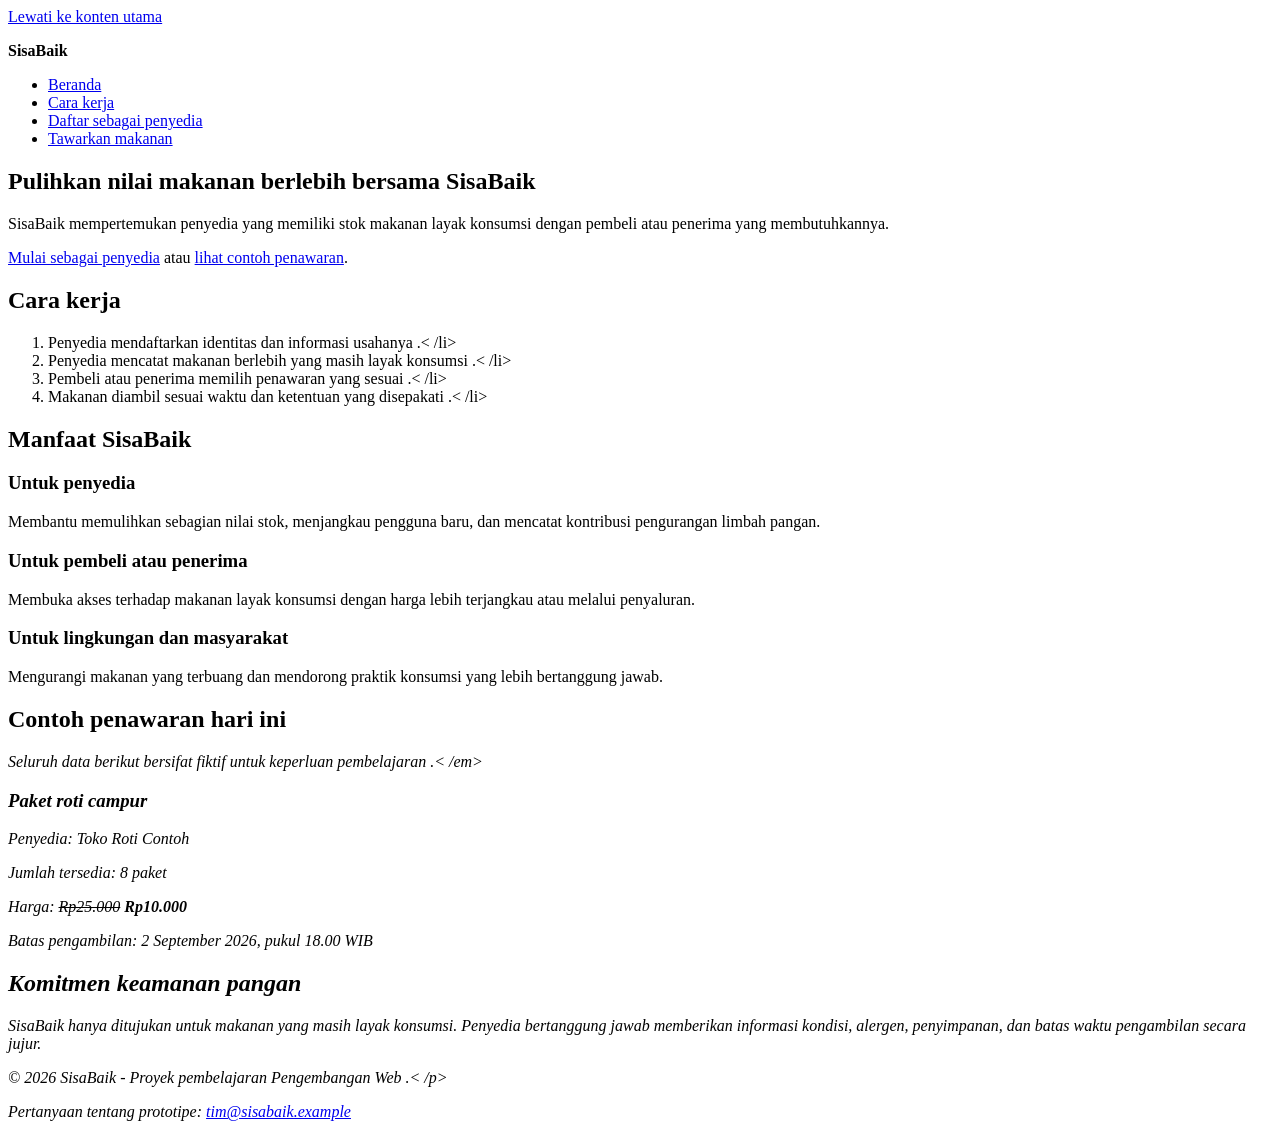
==== index.html @ 066a727e "feat: add semantic SisaBaik information page" ====
<! doctype html>
<html lang="id">
<head>
<meta charset="utf-8">
<meta name="viewport" content="width=device-width, initial-scale=1">
<meta
name="description"
content="SisaBaik membantu penyedia menawarkan makanan berlebih agar tetap bernilai, terjangkau, dan tidak
terbuang."
>
<title>Beranda | SisaBaik</title>
</head>
<body>
<a href="#konten-utama">Lewati ke konten utama</a>

<header>
<p><strong>SisaBaik</strong></p>
<nav aria-label="Navigasi utama">
<ul>
<li><a href="index.html" aria-current="page">Beranda</a></li>
<li><a href="#cara-kerja">Cara kerja</a></li>
<li><a href="daftar-penyedia.html">Daftar sebagai penyedia</a></li>
<li><a href="tawarkan-makanan.html">Tawarkan makanan</a></li>
</ul>
</nav>
</header>

<main id="konten-utama" tabindex="-1">
<section aria-labelledby="judul-utama">
<h1 id="judul-utama">Pulihkan nilai makanan berlebih bersama SisaBaik</h1>
<p>
SisaBaik mempertemukan penyedia yang memiliki stok makanan layak
konsumsi dengan pembeli atau penerima yang membutuhkannya.
</p>
<p>
<a href="daftar-penyedia.html">Mulai sebagai penyedia</a>
atau
<a href="#penawaran-contoh">lihat contoh penawaran</a>.
</p>
</section>

<section id="cara-kerja" aria-labelledby="judul-cara-kerja">
<h2 id="judul-cara-kerja">Cara kerja</h2>
<ol>
<li>Penyedia mendaftarkan identitas dan informasi usahanya .< /li>
<li>Penyedia mencatat makanan berlebih yang masih layak konsumsi .< /li>
<li>Pembeli atau penerima memilih penawaran yang sesuai .< /li>
<li>Makanan diambil sesuai waktu dan ketentuan yang disepakati .< /li>
</ol>
</section>

<section aria-labelledby="judul-manfaat">
<h2 id="judul-manfaat">Manfaat SisaBaik</h2>

<article>
<h3>Untuk penyedia</h3>
<p>
Membantu memulihkan sebagian nilai stok, menjangkau pengguna baru,
dan mencatat kontribusi pengurangan limbah pangan.
</p>
</article>

<article>
<h3>Untuk pembeli atau penerima</h3>
<p>
Membuka akses terhadap makanan layak konsumsi dengan harga lebih
terjangkau atau melalui penyaluran.
</p>
</article>

<article>
<h3>Untuk lingkungan dan masyarakat</h3>
<p>
Mengurangi makanan yang terbuang dan mendorong praktik konsumsi
yang lebih bertanggung jawab.
</p>
</article>
</section>

<section id="penawaran-contoh" aria-labelledby="judul-penawaran">
<h2 id="judul-penawaran">Contoh penawaran hari ini</h2>
<p><em>Seluruh data berikut bersifat fiktif untuk keperluan pembelajaran .< /em></p>

<article>
<h3>Paket roti campur</h3>
<p>Penyedia: Toko Roti Contoh</p>
<p>Jumlah tersedia: <data value="8">8 paket</data></p>
<p>Harga: <del>Rp25.000</del> <strong>Rp10.000</strong></p>
<p>
Batas pengambilan:
<time datetime="2026-09-02T18:00:00+07:00">
2 September 2026, pukul 18.00 WIB
</time>
</p>
</article>
</section>

<section aria-labelledby="judul-keamanan">
<h2 id="judul-keamanan">Komitmen keamanan pangan</h2>
<p>
    SisaBaik hanya ditujukan untuk makanan yang masih layak konsumsi.
Penyedia bertanggung jawab memberikan informasi kondisi, alergen,
penyimpanan, dan batas waktu pengambilan secara jujur.
</p>
</section>
</main>

<footer>
<p>&copy; 2026 SisaBaik - Proyek pembelajaran Pengembangan Web .< /p>
<address>
Pertanyaan tentang prototipe:
<a href="mailto:tim@sisabaik.example">tim@sisabaik.example</a>
</address>
</footer>
</body>
</html>
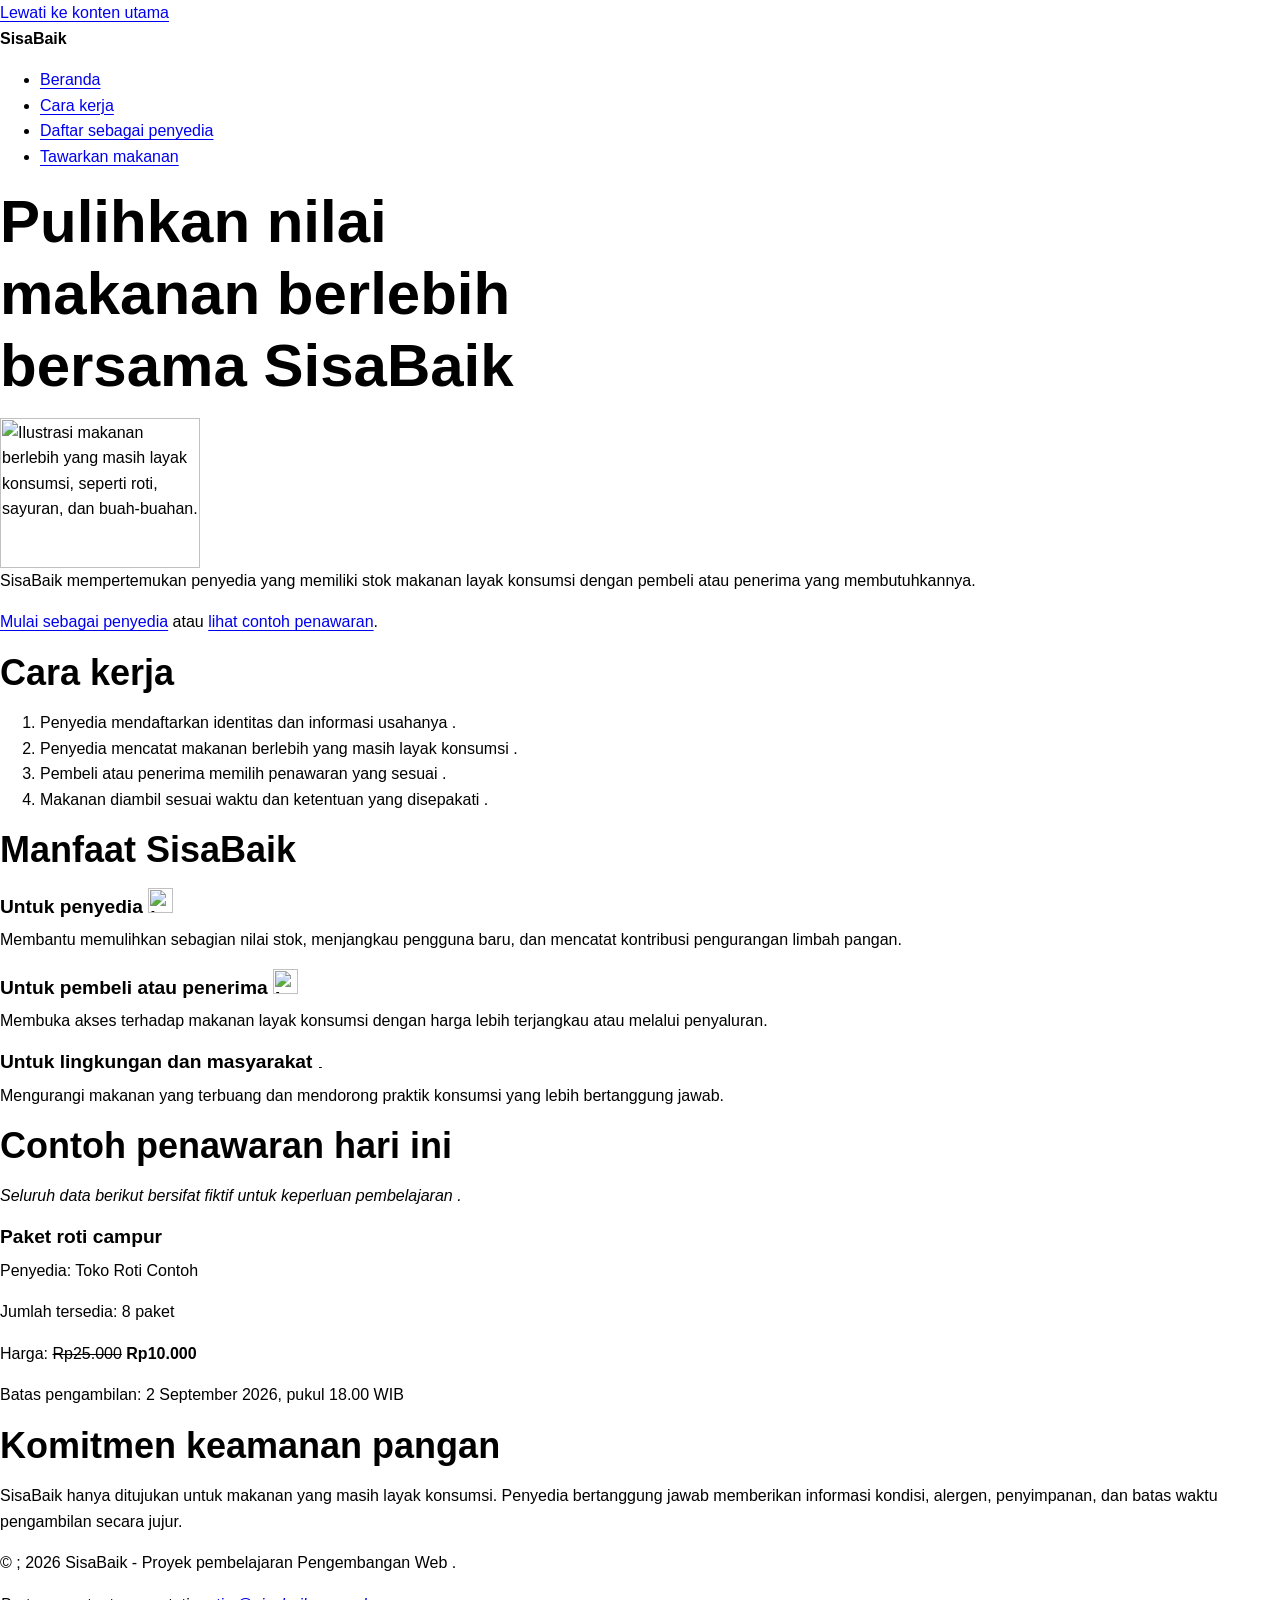
==== commit e6b05f20: "feat: add responsive SisaBaik visual system" ====
--- a/index.html
+++ b/index.html
@@ -9,6 +9,7 @@
 terbuang."
 >
 <title>Beranda | SisaBaik</title>
+<link rel="stylesheet" href="styles.css"> 
 </head>
 <body>
 <a href="#konten-utama">Lewati ke konten utama</a>
@@ -28,6 +29,7 @@
 <main id="konten-utama" tabindex="-1">
 <section aria-labelledby="judul-utama">
 <h1 id="judul-utama">Pulihkan nilai makanan berlebih bersama SisaBaik</h1>
+<img src="sisa makanan baik.jpg" alt="Ilustrasi makanan berlebih yang masih layak konsumsi, seperti roti, sayuran, dan buah-buahan."width="200" height="150">
 <p>
 SisaBaik mempertemukan penyedia yang memiliki stok makanan layak
 konsumsi dengan pembeli atau penerima yang membutuhkannya.
@@ -42,10 +44,10 @@
 <section id="cara-kerja" aria-labelledby="judul-cara-kerja">
 <h2 id="judul-cara-kerja">Cara kerja</h2>
 <ol>
-<li>Penyedia mendaftarkan identitas dan informasi usahanya .< /li>
-<li>Penyedia mencatat makanan berlebih yang masih layak konsumsi .< /li>
-<li>Pembeli atau penerima memilih penawaran yang sesuai .< /li>
-<li>Makanan diambil sesuai waktu dan ketentuan yang disepakati .< /li>
+<li>Penyedia mendaftarkan identitas dan informasi usahanya .</li>
+<li>Penyedia mencatat makanan berlebih yang masih layak konsumsi .</li>
+<li>Pembeli atau penerima memilih penawaran yang sesuai .</li>
+<li>Makanan diambil sesuai waktu dan ketentuan yang disepakati .</li>
 </ol>
 </section>
 
@@ -53,7 +55,9 @@
 <h2 id="judul-manfaat">Manfaat SisaBaik</h2>
 
 <article>
-<h3>Untuk penyedia</h3>
+<h3>Untuk penyedia
+<img src="untuk penyedia.png" alt="Logo untuk penyedia" width="25" height="25">
+</h3>
 <p>
 Membantu memulihkan sebagian nilai stok, menjangkau pengguna baru,
 dan mencatat kontribusi pengurangan limbah pangan.
@@ -61,7 +65,9 @@
 </article>
 
 <article>
-<h3>Untuk pembeli atau penerima</h3>
+<h3>Untuk pembeli atau penerima
+<img src="pembeli atau penerima.png" alt="Logo pembeli atau penerima" width="25" height="25">
+</h3>
 <p>
 Membuka akses terhadap makanan layak konsumsi dengan harga lebih
 terjangkau atau melalui penyaluran.
@@ -69,17 +75,19 @@
 </article>
 
 <article>
-<h3>Untuk lingkungan dan masyarakat</h3>
+<h3>Untuk lingkungan dan masyarakat
+<img src="untuk lingkungan dan masyarakat.png" alt="Logo lingkungan dan masyarakat" width="6" height="6">
+</h3>
 <p>
 Mengurangi makanan yang terbuang dan mendorong praktik konsumsi
-yang lebih bertanggung jawab.
+yang lebih bertanggung jawab.       
 </p>
 </article>
 </section>
 
 <section id="penawaran-contoh" aria-labelledby="judul-penawaran">
 <h2 id="judul-penawaran">Contoh penawaran hari ini</h2>
-<p><em>Seluruh data berikut bersifat fiktif untuk keperluan pembelajaran .< /em></p>
+<p><em>Seluruh data berikut bersifat fiktif untuk keperluan pembelajaran .</em></p>
 
 <article>
 <h3>Paket roti campur</h3>
@@ -106,7 +114,7 @@
 </main>
 
 <footer>
-<p>&copy; 2026 SisaBaik - Proyek pembelajaran Pengembangan Web .< /p>
+<p>&copy ; 2026 SisaBaik - Proyek pembelajaran Pengembangan Web .</p>
 <address>
 Pertanyaan tentang prototipe:
 <a href="mailto:tim@sisabaik.example">tim@sisabaik.example</a>
--- a/styles.css
+++ b/styles.css
@@ -0,0 +1,391 @@
+:root {
+ --color-primary: #176b4d;
+ --color-primary-dark: #0f4f39;
+ --color-primary-soft: #e8f5ef;
+ --color-accent: #f2b84b;
+--color-text: #17211b;
+ --color-muted: #52615a;
+ --color-surface: #ffffff;
+ --color-background: #f5f8f6;
+ --color-border: #cbd8d1;
+ --color-danger: #a52a2a;
+ --shadow-card: 0 0.5rem 1.5rem rgb(23 33 27 / 10%);
+ --radius-small: 0.5rem;
+ --radius-medium: 0.9rem;
+ --radius-large: 1.4rem;
+ --content-width: 72rem;
+}
+*,
+*::before,
+*::after {
+ box-sizing: border -box;
+}
+html {
+ scroll-behavior: smooth;
+}
+body {
+ margin: 0;
+ background: var(--color
+-background);
+ color: var(--color
+-text);
+ font-family: Arial, Helvetica, sans
+-serif;
+ font-size: 1rem;
+ line-height: 1.6;
+}
+h1,
+h2,
+h3,
+p {
+ margin-block-start: 0;
+}
+h1,
+h2,
+h3 {
+ line-height: 1.2;
+}
+h1 {
+ max-width: 18ch;
+ margin-block-end: 1rem;
+ font-size: clamp(2rem, 7vw, 3.75rem);
+}
+h2 {
+ margin-block-end: 1rem;
+ font-size: clamp(1.5rem, 4vw, 2.25rem);
+}
+h3 {
+ margin-block-end: 0.6rem;
+ font-size: 1.2rem;
+}
+a {
+ color: var(--color
+-primary
+-dark);
+ text-underline-offset: 0.2em;
+}
+a:hover {
+text-decoration-thickness: 0.18em;
+}
+:focus-visible {
+ outline: 0.2rem solid var(--color-accent);
+ outline-offset: 0.2rem;
+}
+.skip-link {
+ position: absolute;
+ inset-block-start: 0.5rem;
+ inset-inline-start: 0.5rem;
+ z-index: 100;
+ padding: 0.7rem 1rem;
+ border-radius: var(--radius-small);
+ background: var(--color-text);
+ color: var(--color-surface);
+ transform: translateY(-180%);
+}
+.skip-link:focus {
+ transform: translateY(0);
+}
+.container {
+ width: min(100% - 2rem, var(--content-width));
+ margin-inline: auto;
+}
+.site-header {
+ background: var(--color-surface);
+ border-block-end: 0.0625rem solid var(--color-border);
+}
+.header-layout {
+ display: flex;
+ flex-direction: column;
+ gap: 0.75rem;
+ padding-block: 1rem;
+}
+.brand {
+ margin: 0;
+ color: var(--color-primary-dark);
+ font-size: 1.4rem;
+ font-weight: 700;
+}
+.nav-list {
+ display: flex;
+ flex-wrap: wrap;
+ gap: 0.5rem 1rem;
+ margin: 0;
+ padding: 0;
+ list-style: none;
+}
+.nav-list a {
+ display: inline-block;
+ padding-block: 0.35rem;
+ font-weight: 700;
+}
+.nav-list a[aria-current="page"] {
+ color: var(--color-primary);
+ text-decoration-thickness: 0.2em;
+}
+.hero {
+ padding-block: clamp(3rem, 10vw, 7rem);
+ background:
+ linear-gradient(135deg, rgb(232 245 239 / 95%), rgb(255 255 255 / 92%));
+ 
+.hero-layout {
+ display: grid;
+ gap: 2rem;
+ align-items: center;
+}
+.eyebrow {
+ margin-block-end: 0.5rem;
+ color: var(--color-primary-dark);
+ font-weight: 700;
+ letter-spacing: 0.05em;
+ text-transform: uppercase;
+}
+.lead {
+ max-width: 62ch;
+ color: var(--color-muted);
+ font-size: 1.1rem;
+}
+.hero-panel {
+ padding: 1.5rem;
+ border: 0.0625rem solid var(--color-border);
+ border-radius: var(--radius-large);
+ background: var(--color-surface);
+ box-shadow: var(--shadow-card);
+}
+.hero-panel strong {
+ display: block;
+ color: var(--color-primary-dark);
+ font-size: 2rem;
+}
+.button-group,
+.form-actions {
+ display: flex;
+ flex-wrap: wrap;
+ gap: 0.75rem;
+ align-items: center;
+}
+.button {
+ display: inline-block;
+ padding: 0.75rem 1rem;
+ border: 0.125rem solid var(--color-primary);
+ border-radius: var(--radius-small);
+ background: var(--color-primary);
+ color: var(--color-surface);
+ font: inherit;
+ font-weight: 700;
+ line-height: 1.2;
+ text-decoration: none;
+ cursor: pointer;
+}
+.button:hover {
+ background: var(--color-primary-dark);
+ border-color: var(--color-primary-dark);
+}
+.button-secondary {
+ background: transparent;
+ color: var(--color-primary-dark);
+}
+.section {
+ padding-block: clamp(2.5rem, 7vw, 5rem);
+}
+.section-alt {
+ background: var(--color-surface);
+}
+.section-intro {
+ max-width: 65ch;
+ color: var(--color-muted);
+}
+.steps-grid,
+.benefit-grid,
+.offer-grid {
+ display: grid;
+ grid-template-columns: 1fr;
+ gap: 1rem;
+}
+.card {
+ padding: 1.25rem;
+ border: 0.0625rem solid var(--color-border);
+ border-radius: var(--radius-medium);
+ background: var(--color-surface);
+ box-shadow: var(--shadow-card);
+}
+.step-number {
+ display: inline-grid;
+ width: 2.25rem;
+ height: 2.25rem;
+ margin-block-end: 0.75rem;
+ place-items: center;
+ border-radius: 50%;
+ background: var(--color-primary-soft);
+ color: var(--color-primary-dark);
+ font-weight: 700;
+}
+.offer-card {
+ display: flex;
+ flex-direction: column;
+ overflow: hidden;
+ border: 0.0625rem solid var(--color-border);
+ border-radius: var(--radius-medium);
+ background: var(--color-surface);
+ box-shadow: var(--shadow-card);
+}
+.offer-card__visual {
+ min-height: 8rem;
+ background: linear-gradient(135deg, var(--color-primary), var(--color-primary-dark));
+}
+.offer-card__content {
+ display: flex;
+ flex: 1;
+ flex-direction: column;
+ padding: 1.25rem;
+}
+.offer-card__meta {
+ color: var(--color-muted);
+}
+.offer-card__price {
+ margin-block-start: auto;
+ font-size: 1.15rem;
+}
+.badge {
+ display: inline-block;
+ width: fit-content;
+ margin-block-end: 0.75rem;
+ padding: 0.25rem 0.6rem;
+ border-radius: 999px;
+ background: var(--color-primary-soft);
+ color: var(--color-primary-dark);
+ font-size: 0.85rem;
+ font-weight: 700;
+}
+.notice {
+ padding: 1rem;
+ border-inline-start: 0.3rem solid var(--color-primary);
+ border-radius: var(--radius-small);
+ background: var(--color-primary-soft);
+}
+.page-heading {
+ padding-block: clamp(2.5rem, 7vw, 5rem) 2rem;
+}
+.form-card {
+ max-width: 56rem;
+ margin-block-end: 3rem;
+ padding: clamp(1rem, 4vw, 2rem);
+ border: 0.0625rem solid var(--color-border);
+ border-radius: var(--radius-large);
+ background: var(--color-surface);
+ box-shadow: var(--shadow-card);
+}
+.form-section {
+ margin: 0 0 1.5rem;
+ padding: 1.25rem;
+ border: 0.0625rem solid var(--color-border);
+ border-radius: var(--radius-medium);
+}
+.form
+-section legend {
+ padding-inline: 0.4rem;
+ color: var(--color
+-primary
+-dark);
+ font-size: 1.1rem;
+ font-weight: 700;
+}
+label {
+ display: inline
+-block;
+ margin-block-end: 0.35rem;
+ font-weight: 700;
+}
+input,
+select,
+textarea {
+ width: 100%;
+ padding: 0.7rem 0.75rem;
+ border: 0.0625rem solid #809087;
+ border-radius: var(--radius
+-small);
+ background: var(--color
+-surface);
+ color: var(--color
+-text);
+ font: inherit; }
+textarea {
+ resize: vertical; }
+input:focus,
+select:focus,
+textarea:focus {
+ border-color: var(--color
+-primary
+-dark);
+}
+input[type="checkbox"],
+input[type="radio"] {
+ width: 1.1rem;
+ height: 1.1rem;
+ margin: 0.2rem 0 0;
+ accent-color: var(--color
+-primary);
+}
+.required
+-note {
+ color: var(--color
+-muted);
+}
+.site
+-footer {
+ padding-block: 2rem;
+ background: var(--color
+-primary
+-dark);
+ color: var(--color
+-surface);
+}
+.site
+-footer a {
+ color: var(--color
+-surface);
+}
+.footer
+-layout {
+ display: flex;
+ flex-direction: column;
+ gap: 0.5rem; }
+.footer
+-layout p,
+.footer
+-layout address {
+ margin: 0; }
+@media (min-width: 48rem) {
+ .header
+-layout {
+ flex-direction: row;
+ justify-content: space
+-between;
+align-items: center;
+ }
+ .hero-layout {
+ grid-template-columns: minmax(0, 1.5fr) minmax(15rem, 0.7fr);
+ }
+ .steps-grid,
+ .benefit-grid {
+ grid-template-columns: repeat(3, minmax(0, 1fr));
+ }
+ .offer-grid {
+ grid-template-columns: repeat(2, minmax(0, 1fr));
+ }
+ .footer-layout {
+ flex-direction: row;
+ justify-content: space-between;
+ align-items: center;
+ }
+}
+@media (min-width: 68rem) {
+ .offer-grid {
+ grid-template-columns: repeat(3, minmax(0, 1fr));
+ }
+}
+@media (prefers-reduced-motion: reduce) {
+ html {
+ scroll-behavior: auto;
+ }
+}
+}
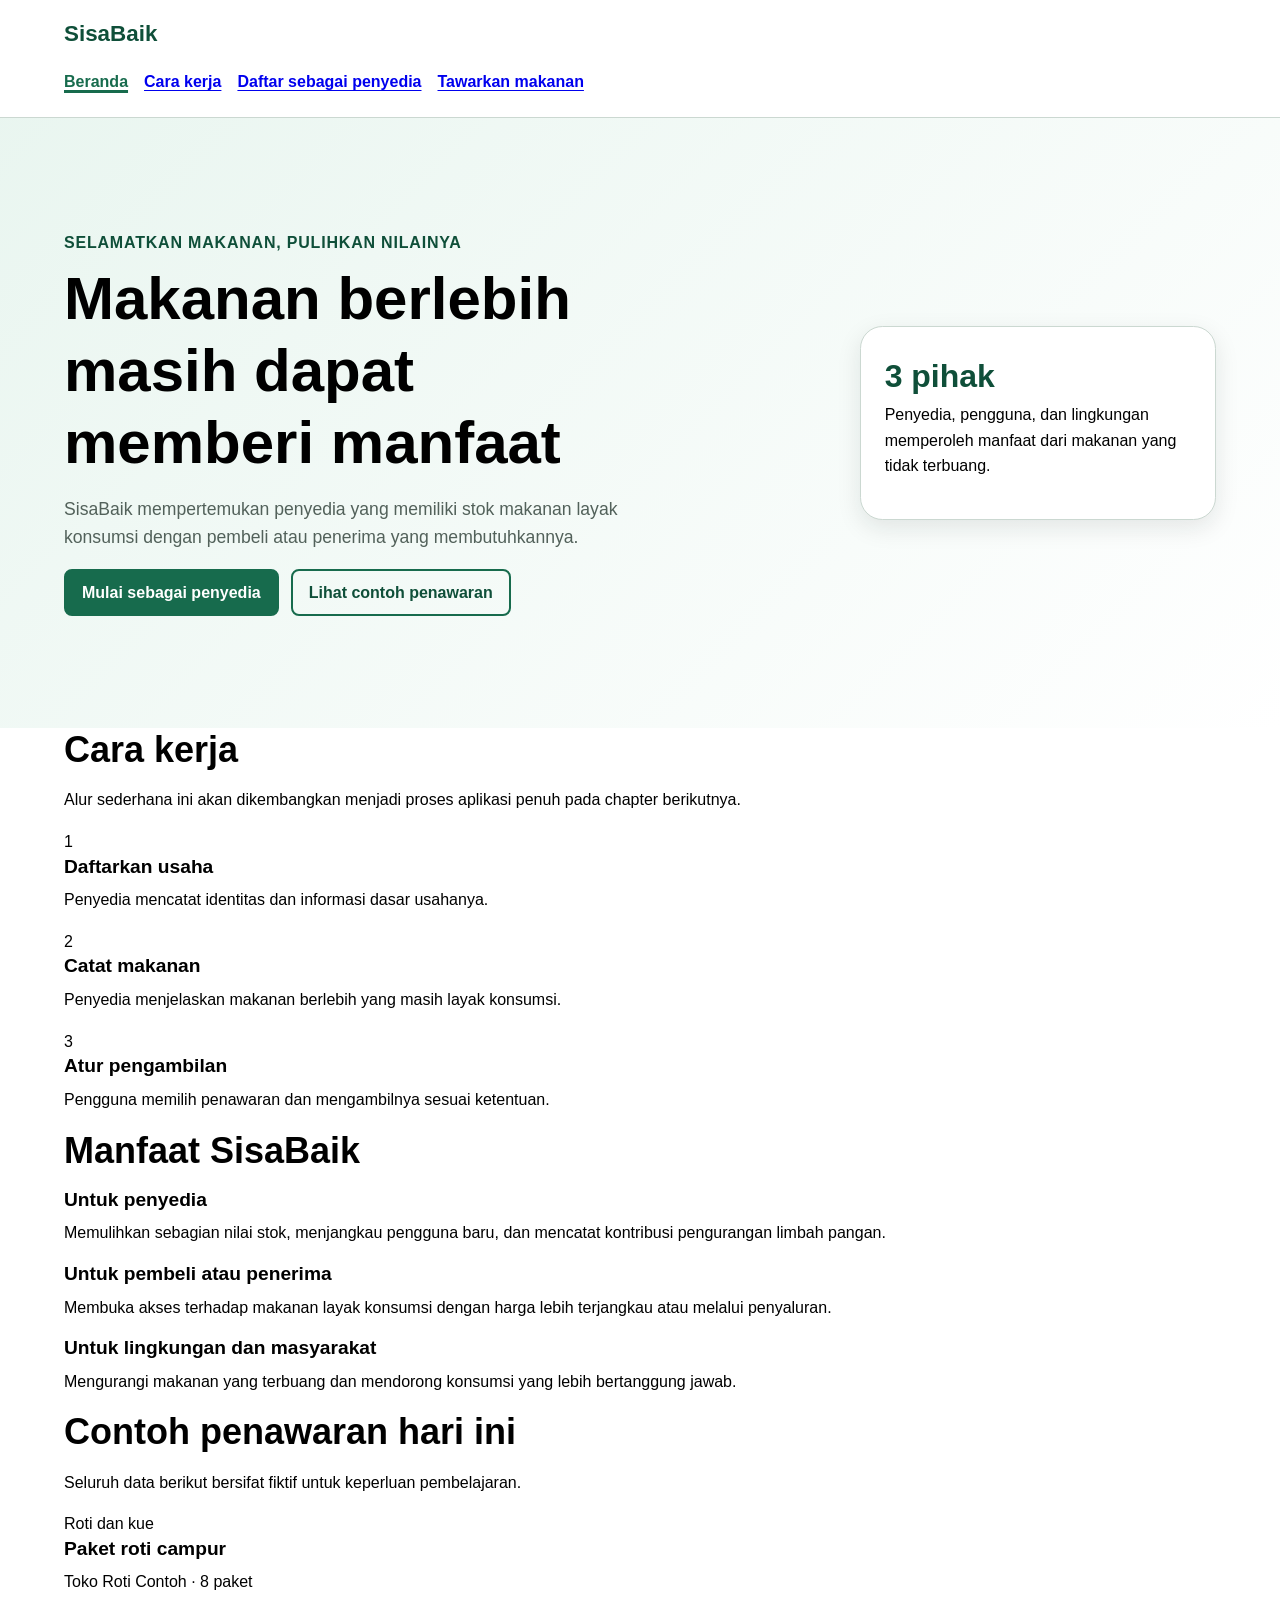
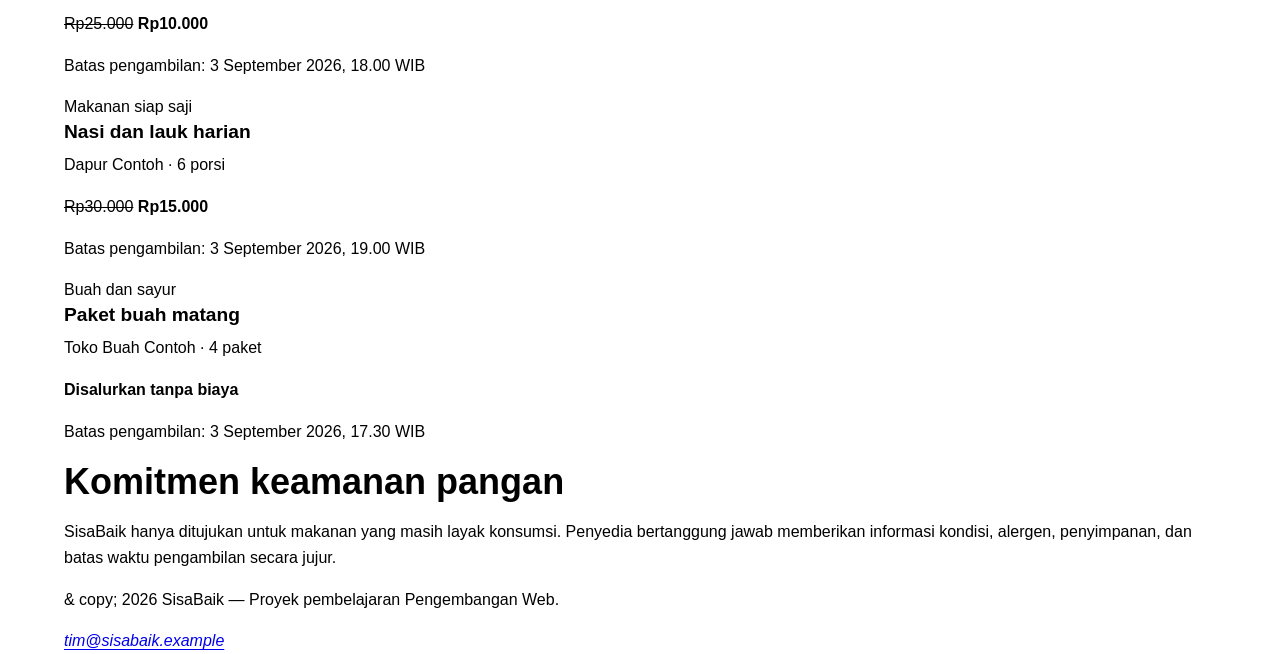
==== commit 40e231a5: "style: apply responsive layout to SisaBaik pages" ====
--- a/index.html
+++ b/index.html
@@ -1,124 +1,148 @@
-<! doctype html>
+<!doctype html>
 <html lang="id">
-<head>
-<meta charset="utf-8">
-<meta name="viewport" content="width=device-width, initial-scale=1">
-<meta
-name="description"
-content="SisaBaik membantu penyedia menawarkan makanan berlebih agar tetap bernilai, terjangkau, dan tidak
-terbuang."
->
-<title>Beranda | SisaBaik</title>
-<link rel="stylesheet" href="styles.css"> 
-</head>
-<body>
-<a href="#konten-utama">Lewati ke konten utama</a>
-
-<header>
-<p><strong>SisaBaik</strong></p>
-<nav aria-label="Navigasi utama">
-<ul>
-<li><a href="index.html" aria-current="page">Beranda</a></li>
-<li><a href="#cara-kerja">Cara kerja</a></li>
-<li><a href="daftar-penyedia.html">Daftar sebagai penyedia</a></li>
-<li><a href="tawarkan-makanan.html">Tawarkan makanan</a></li>
-</ul>
-</nav>
-</header>
-
-<main id="konten-utama" tabindex="-1">
-<section aria-labelledby="judul-utama">
-<h1 id="judul-utama">Pulihkan nilai makanan berlebih bersama SisaBaik</h1>
-<img src="sisa makanan baik.jpg" alt="Ilustrasi makanan berlebih yang masih layak konsumsi, seperti roti, sayuran, dan buah-buahan."width="200" height="150">
-<p>
-SisaBaik mempertemukan penyedia yang memiliki stok makanan layak
-konsumsi dengan pembeli atau penerima yang membutuhkannya.
-</p>
-<p>
-<a href="daftar-penyedia.html">Mulai sebagai penyedia</a>
-atau
-<a href="#penawaran-contoh">lihat contoh penawaran</a>.
-</p>
-</section>
-
-<section id="cara-kerja" aria-labelledby="judul-cara-kerja">
-<h2 id="judul-cara-kerja">Cara kerja</h2>
-<ol>
-<li>Penyedia mendaftarkan identitas dan informasi usahanya .</li>
-<li>Penyedia mencatat makanan berlebih yang masih layak konsumsi .</li>
-<li>Pembeli atau penerima memilih penawaran yang sesuai .</li>
-<li>Makanan diambil sesuai waktu dan ketentuan yang disepakati .</li>
-</ol>
-</section>
-
-<section aria-labelledby="judul-manfaat">
-<h2 id="judul-manfaat">Manfaat SisaBaik</h2>
-
-<article>
-<h3>Untuk penyedia
-<img src="untuk penyedia.png" alt="Logo untuk penyedia" width="25" height="25">
-</h3>
-<p>
-Membantu memulihkan sebagian nilai stok, menjangkau pengguna baru,
-dan mencatat kontribusi pengurangan limbah pangan.
-</p>
-</article>
-
-<article>
-<h3>Untuk pembeli atau penerima
-<img src="pembeli atau penerima.png" alt="Logo pembeli atau penerima" width="25" height="25">
-</h3>
-<p>
-Membuka akses terhadap makanan layak konsumsi dengan harga lebih
-terjangkau atau melalui penyaluran.
-</p>
-</article>
-
-<article>
-<h3>Untuk lingkungan dan masyarakat
-<img src="untuk lingkungan dan masyarakat.png" alt="Logo lingkungan dan masyarakat" width="6" height="6">
-</h3>
-<p>
-Mengurangi makanan yang terbuang dan mendorong praktik konsumsi
-yang lebih bertanggung jawab.       
-</p>
-</article>
-</section>
-
-<section id="penawaran-contoh" aria-labelledby="judul-penawaran">
-<h2 id="judul-penawaran">Contoh penawaran hari ini</h2>
-<p><em>Seluruh data berikut bersifat fiktif untuk keperluan pembelajaran .</em></p>
-
-<article>
-<h3>Paket roti campur</h3>
-<p>Penyedia: Toko Roti Contoh</p>
-<p>Jumlah tersedia: <data value="8">8 paket</data></p>
-<p>Harga: <del>Rp25.000</del> <strong>Rp10.000</strong></p>
-<p>
-Batas pengambilan:
-<time datetime="2026-09-02T18:00:00+07:00">
-2 September 2026, pukul 18.00 WIB
-</time>
-</p>
-</article>
-</section>
-
-<section aria-labelledby="judul-keamanan">
-<h2 id="judul-keamanan">Komitmen keamanan pangan</h2>
-<p>
-    SisaBaik hanya ditujukan untuk makanan yang masih layak konsumsi.
-Penyedia bertanggung jawab memberikan informasi kondisi, alergen,
-penyimpanan, dan batas waktu pengambilan secara jujur.
-</p>
-</section>
-</main>
-
-<footer>
-<p>&copy ; 2026 SisaBaik - Proyek pembelajaran Pengembangan Web .</p>
-<address>
-Pertanyaan tentang prototipe:
-<a href="mailto:tim@sisabaik.example">tim@sisabaik.example</a>
-</address>
-</footer>
-</body>
-</html>+ <head>
+ <meta charset="utf-8">
+ <meta name="viewport" content="width=device-width, initial-scale=1">
+ <meta name="description" content="SisaBaik membantu penyedia menawarkan makanan berlebih agar tetap bernilai,
+terjangkau, dan tidak terbuang.">
+ <title>Beranda | SisaBaik</title>
+ <link rel="stylesheet" href="styles.css">
+ </head>
+ <body>
+ <a class="skip-link" href="#konten-utama">Lewati ke konten utama</a>
+ <header class="site-header">
+ <div class="container header-layout">
+ <p class="brand">SisaBaik</p>
+ <nav aria-label="Navigasi utama">
+ <ul class="nav-list">
+ <li><a href="index.html" aria-current="page">Beranda</a></li>
+ <li><a href="#cara-kerja">Cara kerja</a></li>
+ <li><a href="daftar-penyedia.html">Daftar sebagai penyedia</a></li>
+ <li><a href="tawarkan-makanan.html">Tawarkan makanan</a></li>
+ </ul>
+ </nav>
+ </div>
+ </header>
+ <main id="konten-utama" tabindex="-1">
+ <section class="hero" aria-labelledby="judul-utama">
+ <div class="container hero-layout">
+ <div>
+ <p class="eyebrow">Selamatkan makanan, pulihkan nilainya</p>
+ <h1 id="judul-utama">Makanan berlebih masih dapat memberi manfaat</h1>
+ <p class="lead">SisaBaik mempertemukan penyedia yang memiliki stok makanan layak konsumsi dengan pembeli
+atau penerima yang membutuhkannya.</p>
+ <div class="button-group">
+ <a class="button" href="daftar-penyedia.html">Mulai sebagai penyedia</a>
+ <a class="button button-secondary" href="#penawaran-contoh">Lihat contoh penawaran</a>
+ </div>
+ </div>
+ <aside class="hero-panel" aria-label="Ringkasan manfaat SisaBaik">
+ <strong>3 pihak</strong>
+ <p>Penyedia, pengguna, dan lingkungan memperoleh manfaat dari makanan yang tidak terbuang.</p>
+ </aside>
+ </div>
+ </section>
+ <section class="section" id="cara-kerja" aria-labelledby="judul-cara-kerja">
+ <div class="container">
+ <h2 id="judul-cara-kerja">Cara kerja</h2>
+ <p class="section-intro">Alur sederhana ini akan dikembangkan menjadi proses aplikasi penuh pada chapter
+berikutnya.</p>
+ <div class="steps-grid">
+ <article class="card">
+ <span class="step-number" aria-hidden="true">1</span>
+ <h3>Daftarkan usaha</h3>
+ <p>Penyedia mencatat identitas dan informasi dasar usahanya.</p>
+ </article>
+ <article class="card">
+ <span class="step-number" aria-hidden="true">2</span>
+ <h3>Catat makanan</h3>
+ <p>Penyedia menjelaskan makanan berlebih yang masih layak konsumsi.</p>
+ </article>
+ <article class="card">
+ <span class="step-number" aria-hidden="true">3</span>
+ <h3>Atur pengambilan</h3>
+ <p>Pengguna memilih penawaran dan mengambilnya sesuai ketentuan.</p>
+ </article>
+ </div>
+ </div>
+ </section>
+ <section class="section section-alt" aria-labelledby="judul-manfaat">
+ <div class="container">
+ <h2 id="judul-manfaat">Manfaat SisaBaik</h2>
+ <div class="benefit-grid">
+ <article class="card">
+ <h3>Untuk penyedia</h3>
+ <p>Memulihkan sebagian nilai stok, menjangkau pengguna baru, dan mencatat kontribusi pengurangan limbah
+pangan.</p>
+ </article>
+ <article class="card">
+ <h3>Untuk pembeli atau penerima</h3>
+ <p>Membuka akses terhadap makanan layak konsumsi dengan harga lebih terjangkau atau melalui
+penyaluran.</p>
+ </article>
+ <article class="card">
+ <h3>Untuk lingkungan dan masyarakat</h3>
+ <p>Mengurangi makanan yang terbuang dan mendorong konsumsi yang lebih bertanggung jawab.</p>
+ </article>
+ </div>
+ </div>
+ </section>
+ <section class="section" id="penawaran-contoh" aria-labelledby="judul-penawaran">
+ <div class="container">
+ <h2 id="judul-penawaran">Contoh penawaran hari ini</h2>
+ <p class="section-intro">Seluruh data berikut bersifat fiktif untuk keperluan pembelajaran.</p>
+ <div class="offer-grid">
+ <article class="offer-card">
+ <div class="offer-card__visual" aria-hidden="true"></div>
+ <div class="offer-card__content">
+ <span class="badge">Roti dan kue</span>
+ <h3>Paket roti campur</h3>
+ <p class="offer-card__meta">Toko Roti Contoh · <data value="8">8 paket</data></p>
+ <p class="offer-card__price"><del>Rp25.000</del> <strong>Rp10.000</strong></p>
+ <p>Batas pengambilan: <time datetime="2026-09-03T18:00:00+07:00">3 September 2026, 18.00
+WIB</time></p>
+ </div>
+ </article>
+ <article class="offer-card">
+ <div class="offer-card__visual" aria-hidden="true"></div>
+ <div class="offer-card__content">
+ <span class="badge">Makanan siap saji</span>
+ <h3>Nasi dan lauk harian</h3>
+ <p class="offer-card__meta">Dapur Contoh · <data value="6">6 porsi</data></p>
+ <p class="offer-card__price"><del>Rp30.000</del> <strong>Rp15.000</strong></p>
+ <p>Batas pengambilan: <time datetime="2026-09-03T19:00:00+07:00">3 September 2026, 19.00
+WIB</time></p>
+ </div>
+ </article>
+ <article class="offer-card">
+ <div class="offer-card__visual" aria-hidden="true"></div>
+ <div class="offer-card__content">
+ <span class="badge">Buah dan sayur</span>
+ <h3>Paket buah matang</h3>
+ <p class="offer-card__meta">Toko Buah Contoh · <data value="4">4 paket</data></p>
+ <p class="offer-card__price"><strong>Disalurkan tanpa biaya</strong></p>
+ <p>Batas pengambilan: <time datetime="2026-09-03T17:30:00+07:00">3 September 2026, 17.30
+WIB</time></p>
+ </div>
+ </article>
+ </div>
+ </div>
+ </section>
+ <section class="section section-alt" aria-labelledby="judul-keamanan">
+ <div class="container">
+ <div class="notice">
+ <h2 id="judul-keamanan">Komitmen keamanan pangan</h2>
+ <p>SisaBaik hanya ditujukan untuk makanan yang masih layak konsumsi. Penyedia bertanggung jawab memberikan
+informasi kondisi, alergen, penyimpanan, dan batas waktu pengambilan secara jujur.</p>
+ </div>
+ </div>
+ </section>
+ </main>
+ <footer class="site-footer">
+ <div class="container footer-layout">
+ <p>& copy; 2026 SisaBaik — Proyek pembelajaran Pengembangan Web.</p>
+ <address><a href="mailto:tim@sisabaik.example">tim@sisabaik.example</a></address>
+ </div>
+ </footer>
+  </body>
+</html>
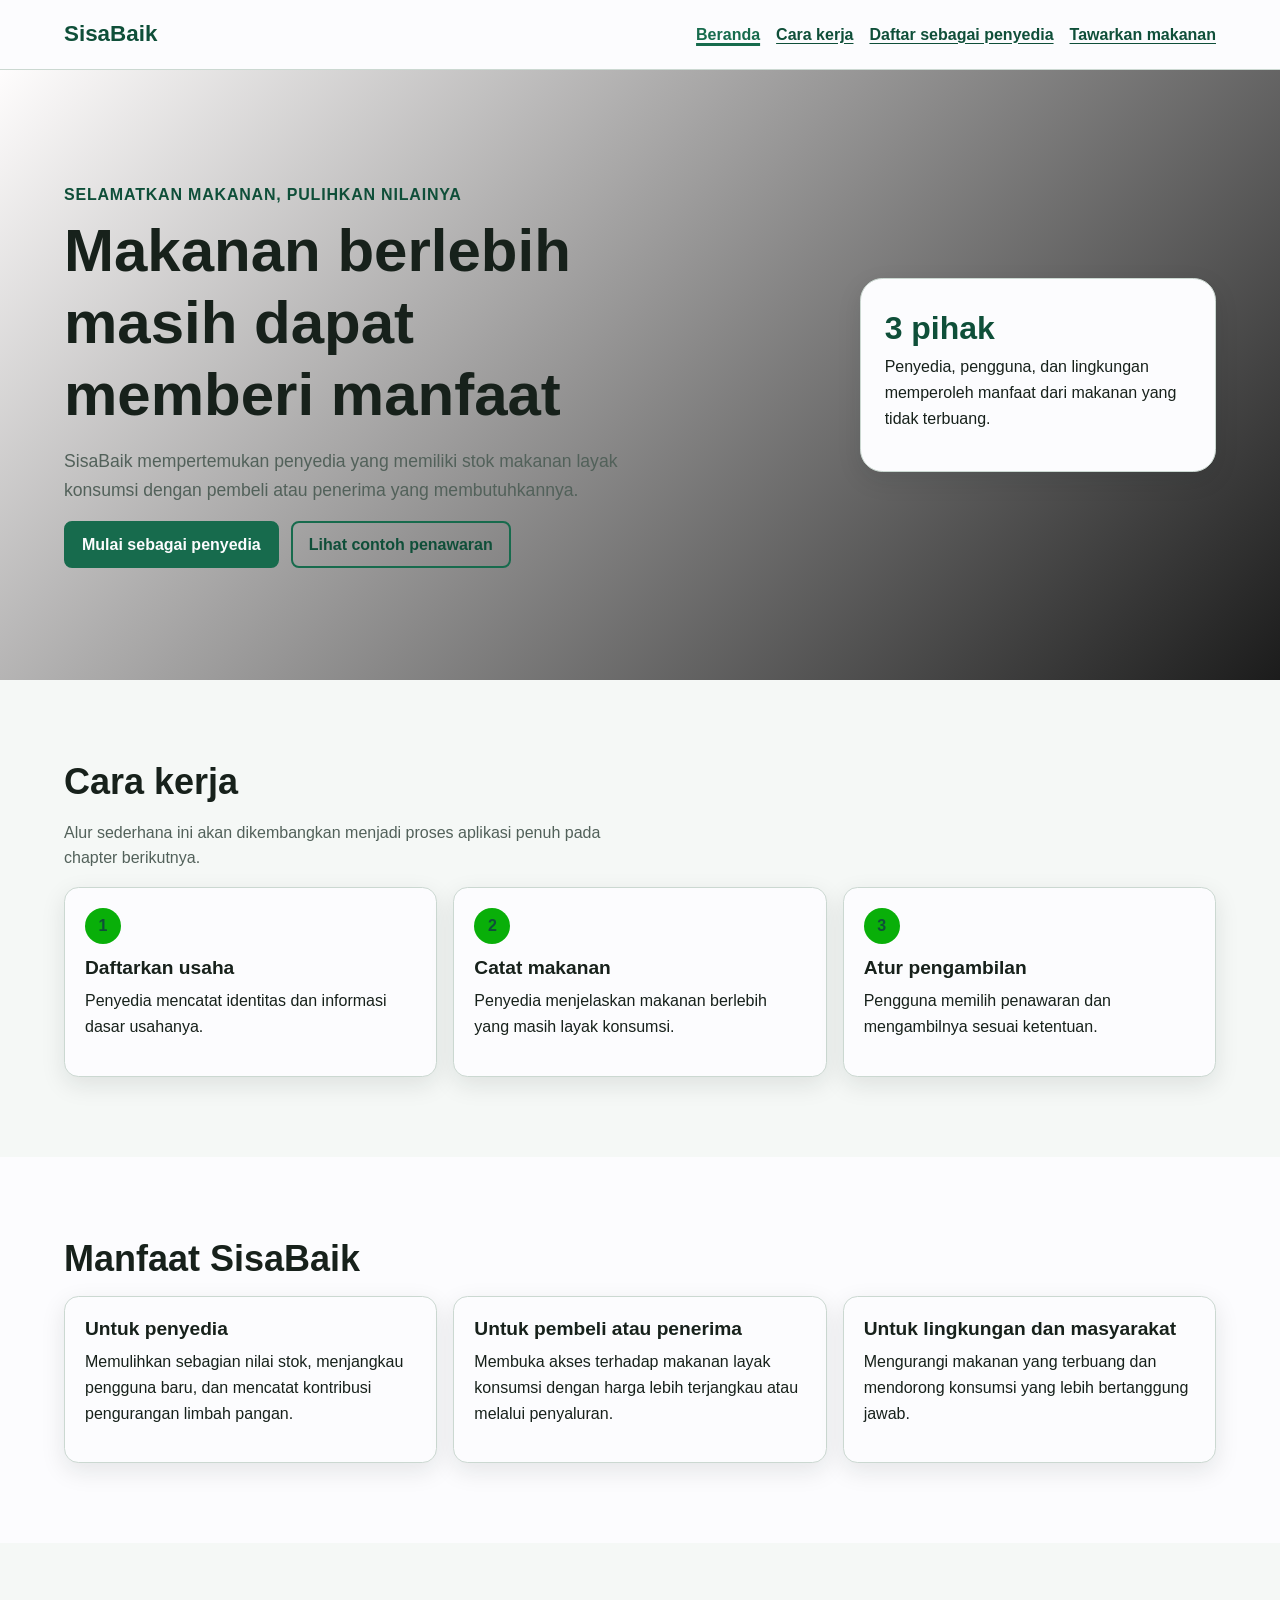
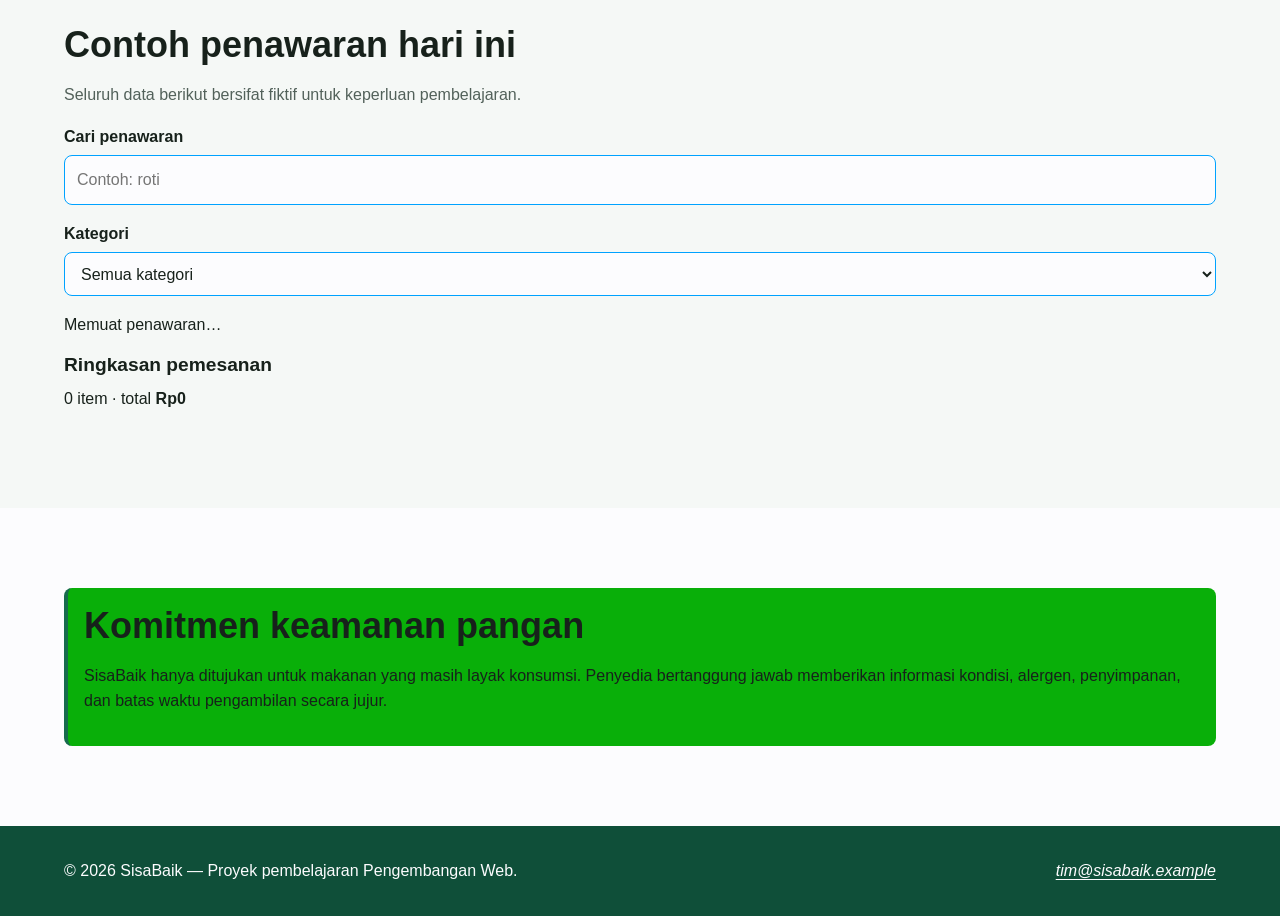
==== commit fa67241f: "feat: add JSON-powered offer catalog" ====
--- a/index.html
+++ b/index.html
@@ -1,148 +1,140 @@
 <!doctype html>
 <html lang="id">
- <head>
- <meta charset="utf-8">
- <meta name="viewport" content="width=device-width, initial-scale=1">
- <meta name="description" content="SisaBaik membantu penyedia menawarkan makanan berlebih agar tetap bernilai,
+  <head>
+    <meta charset="utf-8">
+    <meta name="viewport" content="width=device-width, initial-scale=1">
+    <meta name="description" content="SisaBaik membantu penyedia menawarkan makanan berlebih agar tetap bernilai,
 terjangkau, dan tidak terbuang.">
- <title>Beranda | SisaBaik</title>
- <link rel="stylesheet" href="styles.css">
- </head>
- <body>
- <a class="skip-link" href="#konten-utama">Lewati ke konten utama</a>
- <header class="site-header">
- <div class="container header-layout">
- <p class="brand">SisaBaik</p>
- <nav aria-label="Navigasi utama">
- <ul class="nav-list">
- <li><a href="index.html" aria-current="page">Beranda</a></li>
- <li><a href="#cara-kerja">Cara kerja</a></li>
- <li><a href="daftar-penyedia.html">Daftar sebagai penyedia</a></li>
- <li><a href="tawarkan-makanan.html">Tawarkan makanan</a></li>
- </ul>
- </nav>
- </div>
- </header>
- <main id="konten-utama" tabindex="-1">
- <section class="hero" aria-labelledby="judul-utama">
- <div class="container hero-layout">
- <div>
- <p class="eyebrow">Selamatkan makanan, pulihkan nilainya</p>
- <h1 id="judul-utama">Makanan berlebih masih dapat memberi manfaat</h1>
- <p class="lead">SisaBaik mempertemukan penyedia yang memiliki stok makanan layak konsumsi dengan pembeli
+<title>Beranda | SisaBaik</title>
+<link rel="stylesheet" href="styles.css">
+<script src="app.js" defer></script>
+</head>
+<body>
+<a class="skip-link" href="#konten-utama">Lewati ke konten utama</a>
+<header class="site-header">
+  <div class="container header-layout">
+    <p class="brand">SisaBaik</p>
+    <nav aria-label="Navigasi utama">
+      <ul class="nav-list">
+        <li><a href="index.html" aria-current="page">Beranda</a></li>
+        <li><a href="#cara-kerja">Cara kerja</a></li>
+        <li><a href="daftar-penyedia.html">Daftar sebagai penyedia</a></li>
+        <li><a href="tawarkan-makanan.html">Tawarkan makanan</a></li>
+      </ul>
+    </nav>
+  </div>
+</header>
+<main id="konten-utama" tabindex="-1">
+  <section class="hero" aria-labelledby="judul-utama">
+    <div class="container hero-layout">
+      <div>
+        <p class="eyebrow">Selamatkan makanan, pulihkan nilainya</p>
+        <h1 id="judul-utama">Makanan berlebih masih dapat memberi manfaat</h1>
+        <p class="lead">SisaBaik mempertemukan penyedia yang memiliki stok makanan layak konsumsi dengan pembeli
 atau penerima yang membutuhkannya.</p>
- <div class="button-group">
- <a class="button" href="daftar-penyedia.html">Mulai sebagai penyedia</a>
- <a class="button button-secondary" href="#penawaran-contoh">Lihat contoh penawaran</a>
- </div>
- </div>
- <aside class="hero-panel" aria-label="Ringkasan manfaat SisaBaik">
- <strong>3 pihak</strong>
- <p>Penyedia, pengguna, dan lingkungan memperoleh manfaat dari makanan yang tidak terbuang.</p>
- </aside>
- </div>
- </section>
- <section class="section" id="cara-kerja" aria-labelledby="judul-cara-kerja">
- <div class="container">
- <h2 id="judul-cara-kerja">Cara kerja</h2>
- <p class="section-intro">Alur sederhana ini akan dikembangkan menjadi proses aplikasi penuh pada chapter
+<div class="button-group">
+  <a class="button" href="daftar-penyedia.html">Mulai sebagai penyedia</a>
+  <a class="button button-secondary" href="#penawaran-contoh">Lihat contoh penawaran</a>
+</div>
+</div>
+<aside class="hero-panel" aria-label="Ringkasan manfaat SisaBaik">
+  <strong>3 pihak</strong>
+  <p>Penyedia, pengguna, dan lingkungan memperoleh manfaat dari makanan yang tidak terbuang.</p>
+</aside>
+</div>
+</section>
+<section class="section" id="cara-kerja" aria-labelledby="judul-cara-kerja">
+  <div class="container">
+    <h2 id="judul-cara-kerja">Cara kerja</h2>
+    <p class="section-intro">Alur sederhana ini akan dikembangkan menjadi proses aplikasi penuh pada chapter
 berikutnya.</p>
- <div class="steps-grid">
- <article class="card">
- <span class="step-number" aria-hidden="true">1</span>
- <h3>Daftarkan usaha</h3>
- <p>Penyedia mencatat identitas dan informasi dasar usahanya.</p>
- </article>
- <article class="card">
- <span class="step-number" aria-hidden="true">2</span>
- <h3>Catat makanan</h3>
- <p>Penyedia menjelaskan makanan berlebih yang masih layak konsumsi.</p>
- </article>
- <article class="card">
- <span class="step-number" aria-hidden="true">3</span>
- <h3>Atur pengambilan</h3>
- <p>Pengguna memilih penawaran dan mengambilnya sesuai ketentuan.</p>
- </article>
- </div>
- </div>
- </section>
- <section class="section section-alt" aria-labelledby="judul-manfaat">
- <div class="container">
- <h2 id="judul-manfaat">Manfaat SisaBaik</h2>
- <div class="benefit-grid">
- <article class="card">
- <h3>Untuk penyedia</h3>
- <p>Memulihkan sebagian nilai stok, menjangkau pengguna baru, dan mencatat kontribusi pengurangan limbah
-pangan.</p>
- </article>
- <article class="card">
- <h3>Untuk pembeli atau penerima</h3>
- <p>Membuka akses terhadap makanan layak konsumsi dengan harga lebih terjangkau atau melalui
-penyaluran.</p>
- </article>
- <article class="card">
- <h3>Untuk lingkungan dan masyarakat</h3>
- <p>Mengurangi makanan yang terbuang dan mendorong konsumsi yang lebih bertanggung jawab.</p>
- </article>
- </div>
- </div>
- </section>
- <section class="section" id="penawaran-contoh" aria-labelledby="judul-penawaran">
- <div class="container">
- <h2 id="judul-penawaran">Contoh penawaran hari ini</h2>
- <p class="section-intro">Seluruh data berikut bersifat fiktif untuk keperluan pembelajaran.</p>
- <div class="offer-grid">
- <article class="offer-card">
- <div class="offer-card__visual" aria-hidden="true"></div>
- <div class="offer-card__content">
- <span class="badge">Roti dan kue</span>
- <h3>Paket roti campur</h3>
- <p class="offer-card__meta">Toko Roti Contoh · <data value="8">8 paket</data></p>
- <p class="offer-card__price"><del>Rp25.000</del> <strong>Rp10.000</strong></p>
- <p>Batas pengambilan: <time datetime="2026-09-03T18:00:00+07:00">3 September 2026, 18.00
-WIB</time></p>
- </div>
- </article>
- <article class="offer-card">
- <div class="offer-card__visual" aria-hidden="true"></div>
- <div class="offer-card__content">
- <span class="badge">Makanan siap saji</span>
- <h3>Nasi dan lauk harian</h3>
- <p class="offer-card__meta">Dapur Contoh · <data value="6">6 porsi</data></p>
- <p class="offer-card__price"><del>Rp30.000</del> <strong>Rp15.000</strong></p>
- <p>Batas pengambilan: <time datetime="2026-09-03T19:00:00+07:00">3 September 2026, 19.00
-WIB</time></p>
- </div>
- </article>
- <article class="offer-card">
- <div class="offer-card__visual" aria-hidden="true"></div>
- <div class="offer-card__content">
- <span class="badge">Buah dan sayur</span>
- <h3>Paket buah matang</h3>
- <p class="offer-card__meta">Toko Buah Contoh · <data value="4">4 paket</data></p>
- <p class="offer-card__price"><strong>Disalurkan tanpa biaya</strong></p>
- <p>Batas pengambilan: <time datetime="2026-09-03T17:30:00+07:00">3 September 2026, 17.30
-WIB</time></p>
- </div>
- </article>
- </div>
- </div>
- </section>
- <section class="section section-alt" aria-labelledby="judul-keamanan">
- <div class="container">
- <div class="notice">
- <h2 id="judul-keamanan">Komitmen keamanan pangan</h2>
- <p>SisaBaik hanya ditujukan untuk makanan yang masih layak konsumsi. Penyedia bertanggung jawab memberikan
+<div class="steps-grid">
+  <article class="card">
+    <span class="step-number" aria-hidden="true">1</span>
+    <h3>Daftarkan usaha</h3>
+    <p>Penyedia mencatat identitas dan informasi dasar usahanya.</p>
+  </article>
+  <article class="card">
+    <span class="step-number" aria-hidden="true">2</span>
+    <h3>Catat makanan</h3>
+    <p>Penyedia menjelaskan makanan berlebih yang masih layak konsumsi.</p>
+  </article>
+  <article class="card">
+    <span class="step-number" aria-hidden="true">3</span>
+    <h3>Atur pengambilan</h3><p>Pengguna memilih penawaran dan mengambilnya sesuai ketentuan.</p>
+  </article>
+</div>
+</div>
+</section>
+
+<section class="section section-alt" aria-labelledby="judul-manfaat">
+  <div class="container">
+    <h2 id="judul-manfaat">Manfaat SisaBaik</h2>
+    <div class="benefit-grid">
+      <article class="card">
+        <h3>Untuk penyedia</h3>
+        <p>Memulihkan sebagian nilai stok, menjangkau pengguna baru, dan mencatat kontribusi pengurangan limbah
+pangan.
+</p>
+</article>
+<article class="card">
+  <h3>Untuk pembeli atau penerima</h3>
+  <p>Membuka akses terhadap makanan layak konsumsi dengan harga lebih terjangkau atau melalui
+penyaluran.
+</p>
+</article>
+<article class="card">
+  <h3>Untuk lingkungan dan masyarakat</h3>
+  <p>Mengurangi makanan yang terbuang dan mendorong konsumsi yang lebih bertanggung jawab.</p>
+</article>
+</div>
+</div>
+</section>
+
+<section class="section" id="penawaran-contoh" aria-labelledby="judul-penawaran">
+  <div class="container">
+    <h2 id="judul-penawaran">Contoh penawaran hari ini</h2>
+    <p class="section-intro">Seluruh data berikut bersifat fiktif untuk keperluan pembelajaran.</p>
+    <form class="filter-panel" id="filter-form" role="search"></form>
+ <p>
+  <label for="kata-kunci">Cari penawaran</label><br>
+  <input id="kata-kunci" name="kata_kunci" type="search" placeholder="Contoh: roti">
+  <p>
+    <p>
+      <label for="filter-kategori">Kategori</label><br>
+      <select id="filter-kategori" name="kategori">
+        <option value="semua">Semua kategori</option>
+        <option value="makanan-siap-saji">Makanan siap saji</option>
+        <option value="roti-kue">Roti dan kue</option>
+        <option value="buah-sayur">Buah dan sayur</option>
+      </select>
+</p>
+
+ </form>
+ <p id="status-katalog" class="status-message" role="status" aria-live="polite">Memuat penawaran…</p>
+ <div class="offer-grid" id="daftar-penawaran"></div>
+ <aside class="cart-summary" aria-labelledby="judul-ringkasan">
+ <h3 id="judul-ringkasan">Ringkasan pemesanan</h3>
+ <p><span id="jumlah-item">0</span> item · total <strong id="total-pesanan">Rp0</strong></p>
+</aside>
+</div>
+</div>
+</section>
+<section class="section section-alt" aria-labelledby="judul-keamanan">
+  <div class="container">
+    <div class="notice">
+      <h2 id="judul-keamanan">Komitmen keamanan pangan</h2>
+      <p>SisaBaik hanya ditujukan untuk makanan yang masih layak konsumsi. Penyedia bertanggung jawab memberikan
 informasi kondisi, alergen, penyimpanan, dan batas waktu pengambilan secara jujur.</p>
- </div>
- </div>
- </section>
- </main>
- <footer class="site-footer">
- <div class="container footer-layout">
- <p>& copy; 2026 SisaBaik — Proyek pembelajaran Pengembangan Web.</p>
- <address><a href="mailto:tim@sisabaik.example">tim@sisabaik.example</a></address>
- </div>
- </footer>
-  </body>
+</div>
+</div>
+</section>
+</main>
+<footer class="site-footer">
+  <div class="container footer-layout">
+    <p>&copy; 2026 SisaBaik — Proyek pembelajaran Pengembangan Web.</p>
+    <address><a href="mailto:tim@sisabaik.example">tim@sisabaik.example</a></address>
+  </div>
+</footer>
+</body>
 </html>
--- a/styles.css
+++ b/styles.css
@@ -1,11 +1,11 @@
 :root {
  --color-primary: #176b4d;
  --color-primary-dark: #0f4f39;
- --color-primary-soft: #e8f5ef;
+ --color-primary-soft: #09af09;
  --color-accent: #f2b84b;
---color-text: #17211b;
+ --color-text: #17211b;
  --color-muted: #52615a;
- --color-surface: #ffffff;
+ --color-surface: #fcfcfe;
  --color-background: #f5f8f6;
  --color-border: #cbd8d1;
  --color-danger: #a52a2a;
@@ -18,19 +18,16 @@
 *,
 *::before,
 *::after {
- box-sizing: border -box;
+ box-sizing: border-box;
 }
 html {
  scroll-behavior: smooth;
 }
 body {
  margin: 0;
- background: var(--color
--background);
- color: var(--color
--text);
- font-family: Arial, Helvetica, sans
--serif;
+ background: var(--color-background);
+ color: var(--color-text);
+ font-family: Arial, Helvetica, sans-serif;
  font-size: 1rem;
  line-height: 1.6;
 }
@@ -59,9 +56,7 @@
  font-size: 1.2rem;
 }
 a {
- color: var(--color
--primary
--dark);
+ color: var(--color-primary-dark);
  text-underline-offset: 0.2em;
 }
 a:hover {
@@ -125,8 +120,8 @@
 .hero {
  padding-block: clamp(3rem, 10vw, 7rem);
  background:
- linear-gradient(135deg, rgb(232 245 239 / 95%), rgb(255 255 255 / 92%));
- 
+ linear-gradient(135deg, rgba(255, 253, 253, 0.95), rgba(9, 9, 9, 0.92));
+}
 .hero-layout {
  display: grid;
  gap: 2rem;
@@ -280,18 +275,14 @@
  border: 0.0625rem solid var(--color-border);
  border-radius: var(--radius-medium);
 }
-.form
--section legend {
+.form-section legend {
  padding-inline: 0.4rem;
- color: var(--color
--primary
--dark);
+ color: var(--color-primary-dark);
  font-size: 1.1rem;
  font-weight: 700;
 }
 label {
- display: inline
--block;
+ display: inline-block;
  margin-block-end: 0.35rem;
  font-weight: 700;
 }
@@ -300,66 +291,51 @@
 textarea {
  width: 100%;
  padding: 0.7rem 0.75rem;
- border: 0.0625rem solid #809087;
- border-radius: var(--radius
--small);
- background: var(--color
--surface);
- color: var(--color
--text);
- font: inherit; }
+ border: 0.0625rem solid #00a2ff;
+ border-radius: var(--radius-small);
+ background: var(--color-surface);
+ color: var(--color-text);
+ font: inherit;
+}
 textarea {
- resize: vertical; }
+ resize: vertical;
+}
 input:focus,
 select:focus,
 textarea:focus {
- border-color: var(--color
--primary
--dark);
+ border-color: var(--color-primary-dark);
 }
 input[type="checkbox"],
 input[type="radio"] {
  width: 1.1rem;
  height: 1.1rem;
  margin: 0.2rem 0 0;
- accent-color: var(--color
--primary);
-}
-.required
--note {
- color: var(--color
--muted);
-}
-.site
--footer {
+ accent-color: var(--color-primary);
+}
+.required-note {
+ color: var(--color-muted);
+}
+.site-footer {
  padding-block: 2rem;
- background: var(--color
--primary
--dark);
- color: var(--color
--surface);
-}
-.site
--footer a {
- color: var(--color
--surface);
-}
-.footer
--layout {
+ background: var(--color-primary-dark);
+ color: var(--color-surface);
+}
+.site-footer a {
+ color: var(--color-surface);
+}
+.footer-layout {
  display: flex;
  flex-direction: column;
- gap: 0.5rem; }
-.footer
--layout p,
-.footer
--layout address {
- margin: 0; }
+ gap: 0.5rem;
+}
+.footer-layout p,
+.footer-layout address {
+ margin: 0;
+}
 @media (min-width: 48rem) {
- .header
--layout {
+ .header-layout {
  flex-direction: row;
- justify-content: space
--between;
+ justify-content: space-between;
 align-items: center;
  }
  .hero-layout {
@@ -387,5 +363,11 @@
  html {
  scroll-behavior: auto;
  }
-}
-}+ .filter-panel { display:grid; gap:1rem; margin-block:1.5rem; padding:1rem; border:0.0625rem solid var(--color-border);
+border-radius:var(--radius-medium); background:var(--color-surface); }
+.filter-panel p { margin:0; }
+.status-message { min-height:1.6em; color:var(--color-muted); }
+.cart-summary { margin-block-start:1.5rem; padding:1rem; border-radius:var(--radius-medium); background:var(--colorprimary-soft); }
+.error-message { color:var(--color-danger); font-weight:700; }
+@media (min-width:48rem) { .filter-panel { grid-template-columns:repeat(2,minmax(0,1fr)); } }
+}
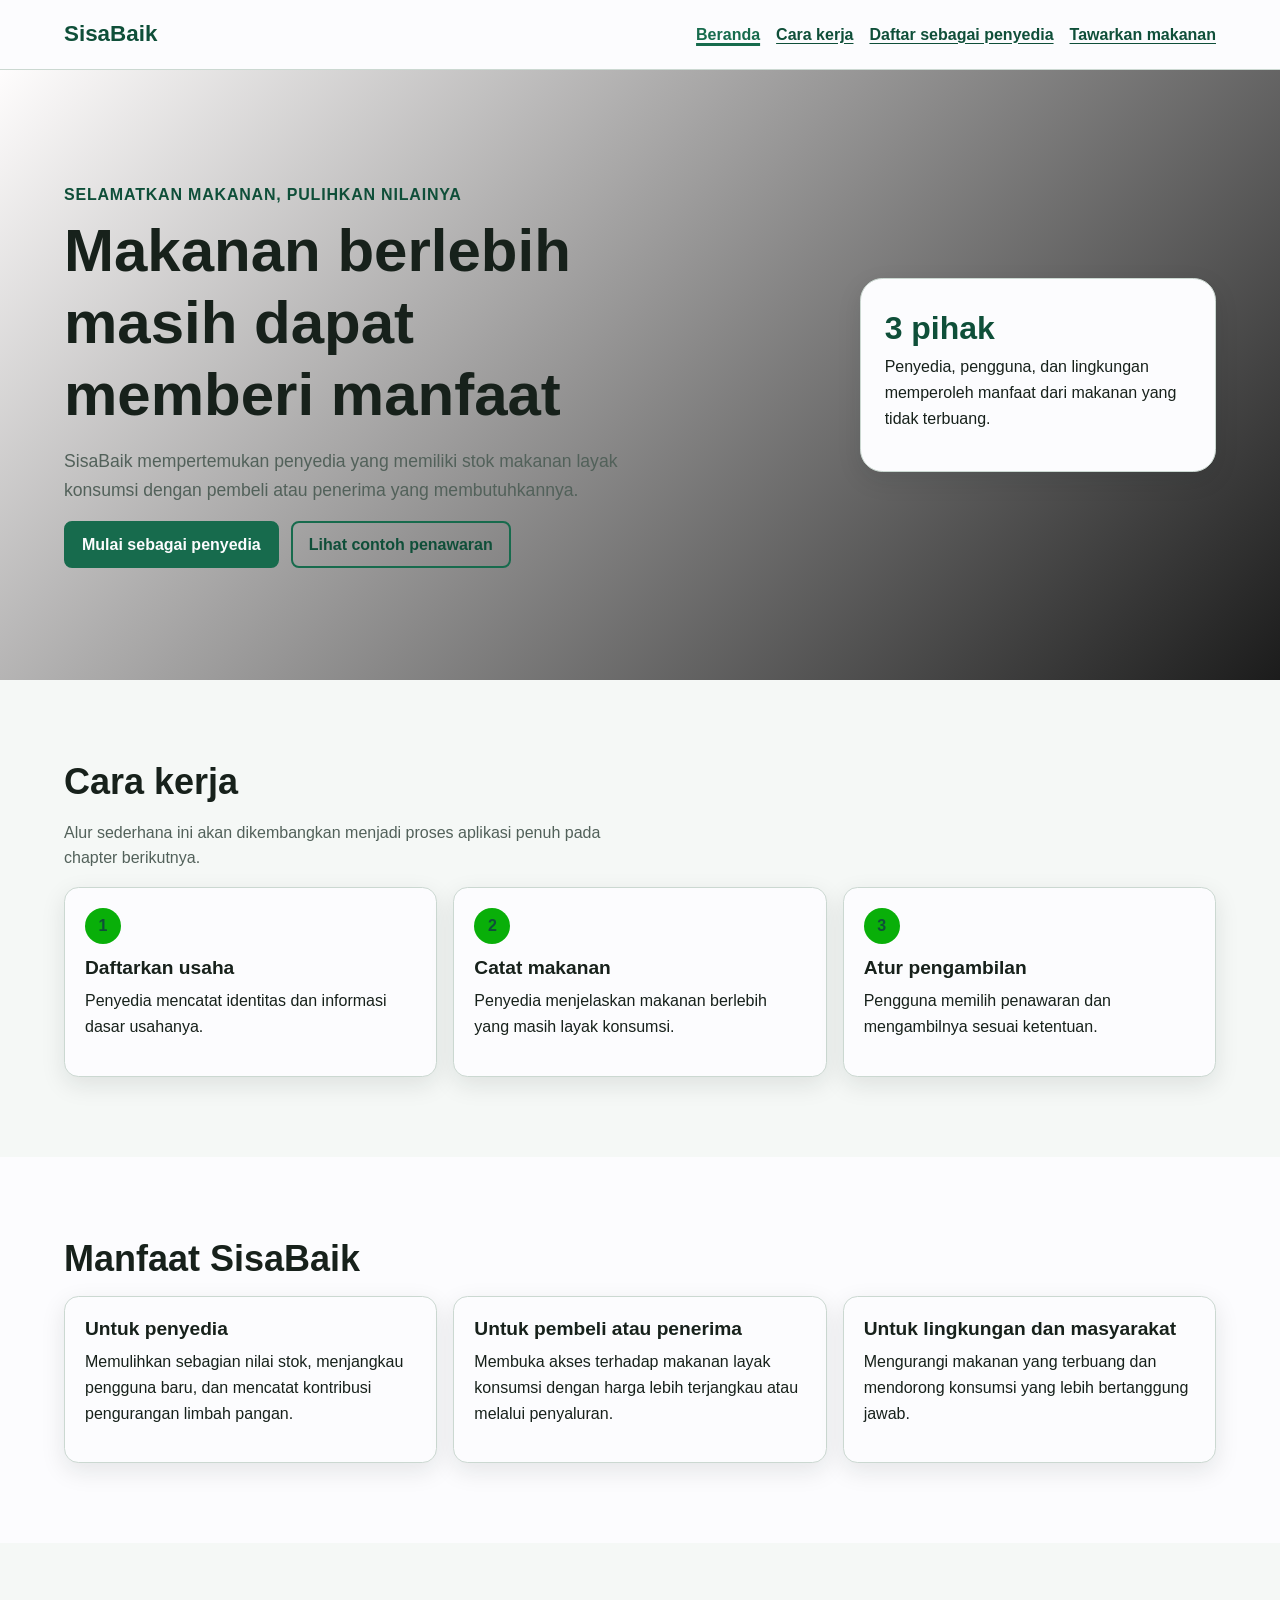
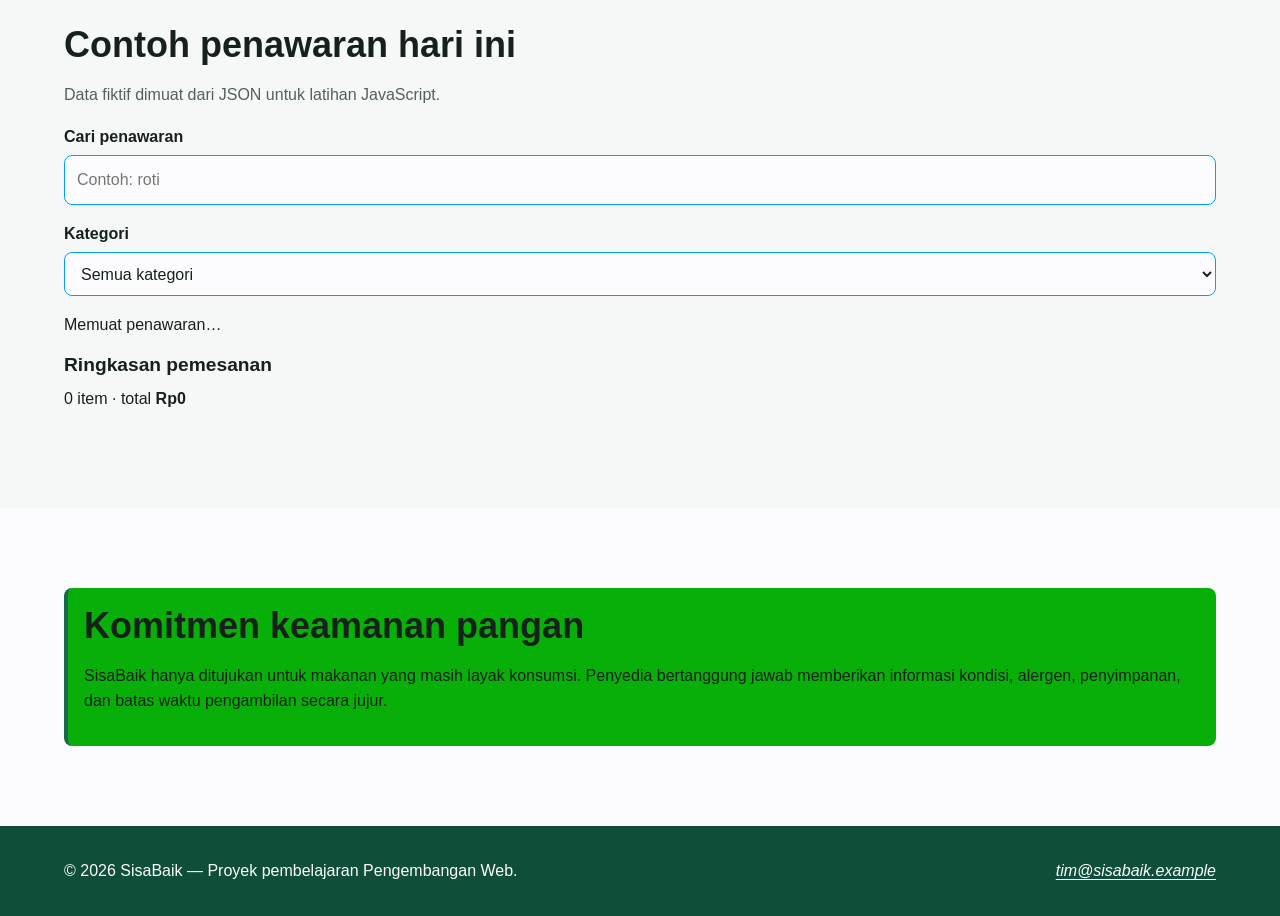
==== commit 4c2cde17: "feat: add JSON-powered offer catalog" ====
--- a/index.html
+++ b/index.html
@@ -1,140 +1,138 @@
 <!doctype html>
 <html lang="id">
-  <head>
-    <meta charset="utf-8">
-    <meta name="viewport" content="width=device-width, initial-scale=1">
-    <meta name="description" content="SisaBaik membantu penyedia menawarkan makanan berlebih agar tetap bernilai,
+ <head>
+    <script src="app.js" defer></script>
+ <meta charset="utf-8">
+ <meta name="viewport" content="width=device-width, initial-scale=1">
+ <meta name="description" content="SisaBaik membantu penyedia menawarkan makanan berlebih agar tetap bernilai, 
 terjangkau, dan tidak terbuang.">
-<title>Beranda | SisaBaik</title>
-<link rel="stylesheet" href="styles.css">
-<script src="app.js" defer></script>
-</head>
-<body>
-<a class="skip-link" href="#konten-utama">Lewati ke konten utama</a>
-<header class="site-header">
-  <div class="container header-layout">
-    <p class="brand">SisaBaik</p>
-    <nav aria-label="Navigasi utama">
-      <ul class="nav-list">
-        <li><a href="index.html" aria-current="page">Beranda</a></li>
-        <li><a href="#cara-kerja">Cara kerja</a></li>
-        <li><a href="daftar-penyedia.html">Daftar sebagai penyedia</a></li>
-        <li><a href="tawarkan-makanan.html">Tawarkan makanan</a></li>
-      </ul>
-    </nav>
-  </div>
-</header>
-<main id="konten-utama" tabindex="-1">
-  <section class="hero" aria-labelledby="judul-utama">
-    <div class="container hero-layout">
-      <div>
-        <p class="eyebrow">Selamatkan makanan, pulihkan nilainya</p>
-        <h1 id="judul-utama">Makanan berlebih masih dapat memberi manfaat</h1>
-        <p class="lead">SisaBaik mempertemukan penyedia yang memiliki stok makanan layak konsumsi dengan pembeli
+ <title>Beranda | SisaBaik</title>
+ <link rel="stylesheet" href="styles.css">
+ <script src="app.js" defer></script>
+ </head>
+ <body>
+ <a class="skip-link" href="#konten-utama">Lewati ke konten utama</a>
+ <header class="site-header">
+ <div class="container header-layout">
+ <p class="brand">SisaBaik</p>
+ <nav aria-label="Navigasi utama">
+ <ul class="nav-list">
+ <li><a href="index.html" aria-current="page">Beranda</a></li>
+ <li><a href="#cara-kerja">Cara kerja</a></li>
+ <li><a href="daftar-penyedia.html">Daftar sebagai penyedia</a></li>
+ <li><a href="tawarkan-makanan.html">Tawarkan makanan</a></li>
+ </ul>
+ </nav>
+ </div>
+ </header>
+ <main id="konten-utama" tabindex="-1">
+ <section class="hero" aria-labelledby="judul-utama">
+ <div class="container hero-layout">
+ <div>
+ <p class="eyebrow">Selamatkan makanan, pulihkan nilainya</p>
+ <h1 id="judul-utama">Makanan berlebih masih dapat memberi manfaat</h1>
+ <p class="lead">SisaBaik mempertemukan penyedia yang memiliki stok makanan layak konsumsi dengan pembeli 
 atau penerima yang membutuhkannya.</p>
-<div class="button-group">
-  <a class="button" href="daftar-penyedia.html">Mulai sebagai penyedia</a>
-  <a class="button button-secondary" href="#penawaran-contoh">Lihat contoh penawaran</a>
+ <div class="button-group">
+ <a class="button" href="daftar-penyedia.html">Mulai sebagai penyedia</a>
+ <a class="button button-secondary" href="#penawaran-contoh">Lihat contoh penawaran</a>
 </div>
-</div>
-<aside class="hero-panel" aria-label="Ringkasan manfaat SisaBaik">
-  <strong>3 pihak</strong>
-  <p>Penyedia, pengguna, dan lingkungan memperoleh manfaat dari makanan yang tidak terbuang.</p>
-</aside>
-</div>
-</section>
-<section class="section" id="cara-kerja" aria-labelledby="judul-cara-kerja">
-  <div class="container">
-    <h2 id="judul-cara-kerja">Cara kerja</h2>
-    <p class="section-intro">Alur sederhana ini akan dikembangkan menjadi proses aplikasi penuh pada chapter
+ </div>
+ <aside class="hero-panel" aria-label="Ringkasan manfaat SisaBaik">
+ <strong>3 pihak</strong>
+ <p>Penyedia, pengguna, dan lingkungan memperoleh manfaat dari makanan yang tidak terbuang.</p>
+ </aside>
+ </div>
+ </section>
+ <section class="section" id="cara-kerja" aria-labelledby="judul-cara-kerja">
+ <div class="container">
+ <h2 id="judul-cara-kerja">Cara kerja</h2>
+ <p class="section-intro">Alur sederhana ini akan dikembangkan menjadi proses aplikasi penuh pada chapter 
 berikutnya.</p>
-<div class="steps-grid">
-  <article class="card">
-    <span class="step-number" aria-hidden="true">1</span>
-    <h3>Daftarkan usaha</h3>
-    <p>Penyedia mencatat identitas dan informasi dasar usahanya.</p>
-  </article>
-  <article class="card">
-    <span class="step-number" aria-hidden="true">2</span>
-    <h3>Catat makanan</h3>
-    <p>Penyedia menjelaskan makanan berlebih yang masih layak konsumsi.</p>
-  </article>
-  <article class="card">
-    <span class="step-number" aria-hidden="true">3</span>
-    <h3>Atur pengambilan</h3><p>Pengguna memilih penawaran dan mengambilnya sesuai ketentuan.</p>
-  </article>
-</div>
-</div>
-</section>
-
-<section class="section section-alt" aria-labelledby="judul-manfaat">
-  <div class="container">
-    <h2 id="judul-manfaat">Manfaat SisaBaik</h2>
-    <div class="benefit-grid">
-      <article class="card">
-        <h3>Untuk penyedia</h3>
-        <p>Memulihkan sebagian nilai stok, menjangkau pengguna baru, dan mencatat kontribusi pengurangan limbah
-pangan.
+ <div class="steps-grid">
+ <article class="card">
+ <span class="step-number" aria-hidden="true">1</span>
+ <h3>Daftarkan usaha</h3>
+ <p>Penyedia mencatat identitas dan informasi dasar usahanya.</p>
+ </article>
+ <article class="card">
+ <span class="step-number" aria-hidden="true">2</span>
+ <h3>Catat makanan</h3>
+ <p>Penyedia menjelaskan makanan berlebih yang masih layak konsumsi.</p>
+ </article>
+ <article class="card">
+ <span class="step-number" aria-hidden="true">3</span>
+ <h3>Atur pengambilan</h3>
+ <p>Pengguna memilih penawaran dan mengambilnya sesuai ketentuan.</p>
+ </article>
+ </div>
+ </div>
+ </section>
+ <section class="section section-alt" aria-labelledby="judul-manfaat">
+ <div class="container">
+ <h2 id="judul-manfaat">Manfaat SisaBaik</h2>
+<div class="benefit-grid">
+ <article class="card">
+ <h3>Untuk penyedia</h3>
+ <p>Memulihkan sebagian nilai stok, menjangkau pengguna baru, dan mencatat kontribusi pengurangan limbah 
+pangan.</p>
+ </article>
+ <article class="card">
+ <h3>Untuk pembeli atau penerima</h3>
+ <p>Membuka akses terhadap makanan layak konsumsi dengan harga lebih terjangkau atau melalui 
+penyaluran.</p>
+ </article>
+ <article class="card">
+ <h3>Untuk lingkungan dan masyarakat</h3>
+ <p>Mengurangi makanan yang terbuang dan mendorong konsumsi yang lebih bertanggung jawab.</p>
+ </article>
+ </div>
+ </div>
+ </section>
+ <section class="section" id="penawaran-contoh" aria-labelledby="judul-penawaran">
+ <div class="container">
+ <h2 id="judul-penawaran">Contoh penawaran hari ini</h2>
+ <p class="section-intro">Data fiktif dimuat dari JSON untuk latihan JavaScript.</p>
+ <form class="filter-panel" id="filter-form" role="search">
+    <p>
+    <label for="kata-kunci">Cari penawaran</label><br>
+    <input id="kata-kunci" name="kata_kunci" type="search" placeholder="Contoh: roti">
 </p>
-</article>
-<article class="card">
-  <h3>Untuk pembeli atau penerima</h3>
-  <p>Membuka akses terhadap makanan layak konsumsi dengan harga lebih terjangkau atau melalui
-penyaluran.
-</p>
-</article>
-<article class="card">
-  <h3>Untuk lingkungan dan masyarakat</h3>
-  <p>Mengurangi makanan yang terbuang dan mendorong konsumsi yang lebih bertanggung jawab.</p>
-</article>
-</div>
-</div>
-</section>
-
-<section class="section" id="penawaran-contoh" aria-labelledby="judul-penawaran">
-  <div class="container">
-    <h2 id="judul-penawaran">Contoh penawaran hari ini</h2>
-    <p class="section-intro">Seluruh data berikut bersifat fiktif untuk keperluan pembelajaran.</p>
-    <form class="filter-panel" id="filter-form" role="search"></form>
- <p>
-  <label for="kata-kunci">Cari penawaran</label><br>
-  <input id="kata-kunci" name="kata_kunci" type="search" placeholder="Contoh: roti">
-  <p>
-    <p>
-      <label for="filter-kategori">Kategori</label><br>
-      <select id="filter-kategori" name="kategori">
+<p>
+    <label for="filter-kategori">Kategori</label><br>
+    <select id="filter-kategori" name="kategori">
         <option value="semua">Semua kategori</option>
         <option value="makanan-siap-saji">Makanan siap saji</option>
         <option value="roti-kue">Roti dan kue</option>
         <option value="buah-sayur">Buah dan sayur</option>
-      </select>
+    </select>
 </p>
-
- </form>
- <p id="status-katalog" class="status-message" role="status" aria-live="polite">Memuat penawaran…</p>
- <div class="offer-grid" id="daftar-penawaran"></div>
- <aside class="cart-summary" aria-labelledby="judul-ringkasan">
- <h3 id="judul-ringkasan">Ringkasan pemesanan</h3>
- <p><span id="jumlah-item">0</span> item · total <strong id="total-pesanan">Rp0</strong></p>
+</form>
+<p id="status-katalog" class="status-message" role="status" aria-live="polite">Memuat penawaran…</p>
+<div class="offer-grid" id="daftar-penawaran"></div>
+<aside class="cart-summary" aria-labelledby="judul-ringkasan">
+    <h3 id="judul-ringkasan">Ringkasan pemesanan</h3>
+    <p><span id="jumlah-item">0</span> item · total <strong id="total-pesanan">Rp0</strong></p>
 </aside>
 </div>
 </div>
 </section>
 <section class="section section-alt" aria-labelledby="judul-keamanan">
-  <div class="container">
-    <div class="notice">
-      <h2 id="judul-keamanan">Komitmen keamanan pangan</h2>
-      <p>SisaBaik hanya ditujukan untuk makanan yang masih layak konsumsi. Penyedia bertanggung jawab memberikan
-informasi kondisi, alergen, penyimpanan, dan batas waktu pengambilan secara jujur.</p>
-</div>
-</div>
+    <div class="container">
+        <div class="notice">
+            <h2 id="judul-keamanan">Komitmen keamanan pangan</h2>
+            <p>SisaBaik hanya ditujukan untuk makanan yang masih layak konsumsi. Penyedia bertanggung jawab memberikan informasi kondisi, alergen, penyimpanan, dan batas waktu pengambilan secara jujur.
+
+            </p>
+        </div>
+    </div>
 </section>
 </main>
 <footer class="site-footer">
-  <div class="container footer-layout">
-    <p>&copy; 2026 SisaBaik — Proyek pembelajaran Pengembangan Web.</p>
-    <address><a href="mailto:tim@sisabaik.example">tim@sisabaik.example</a></address>
-  </div>
+    <div class="container footer-layout">
+        <p>&copy; 2026 SisaBaik — Proyek pembelajaran Pengembangan Web.</p>
+        <address><a href="mailto:tim@sisabaik.example">tim@sisabaik.example</a></address>
+    </div>
 </footer>
 </body>
 </html>
